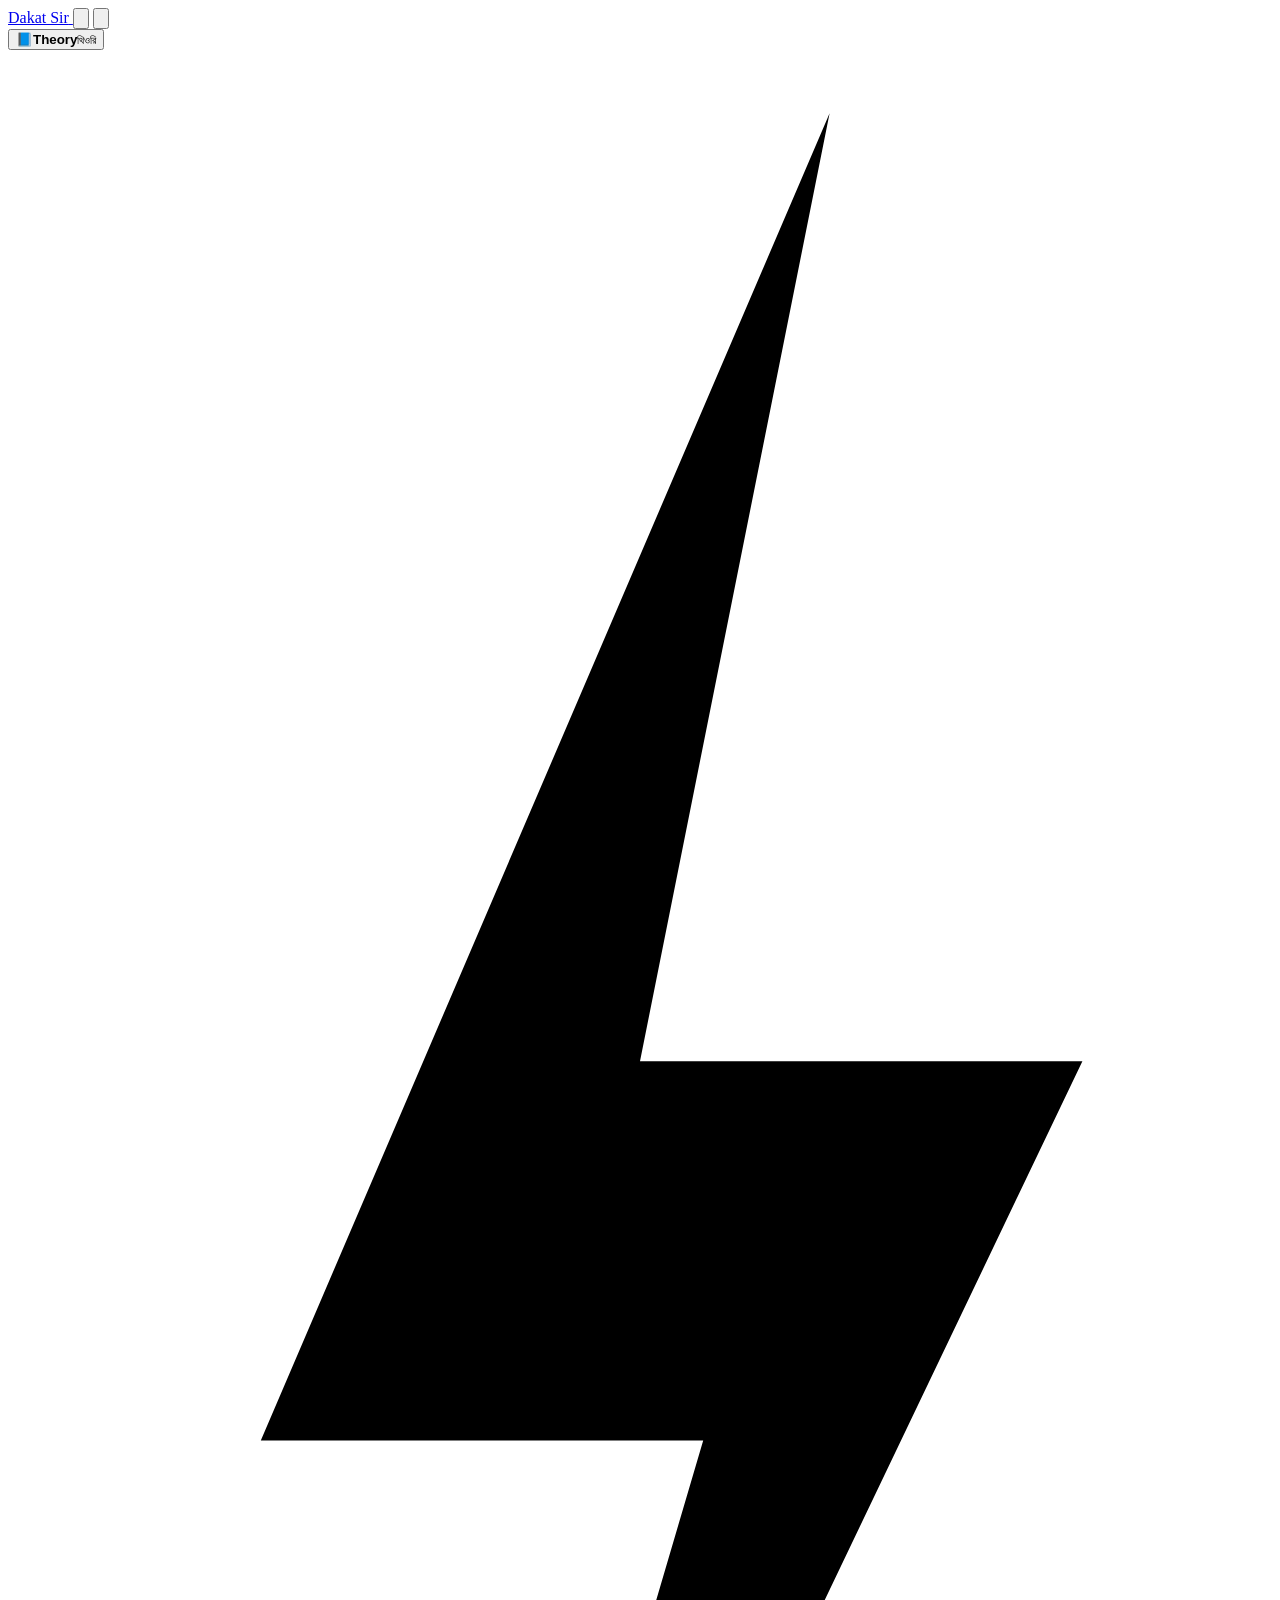
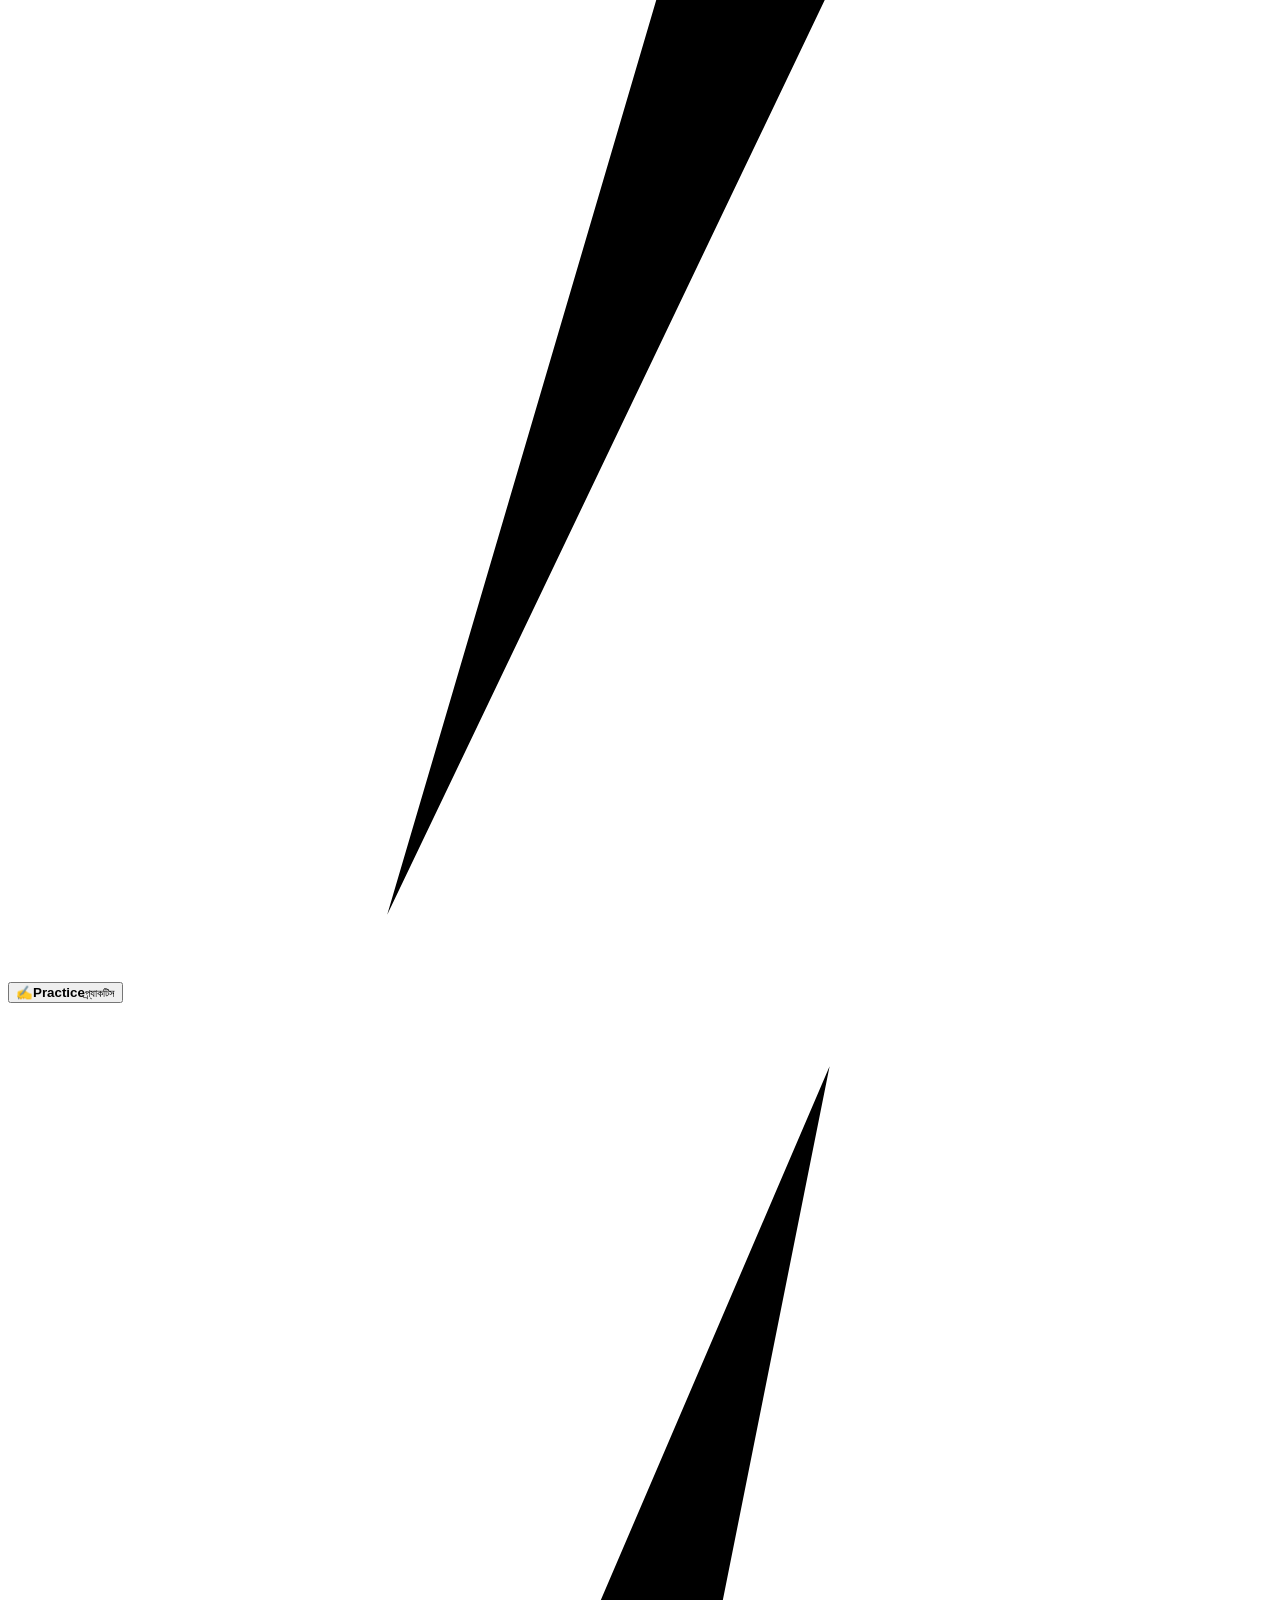
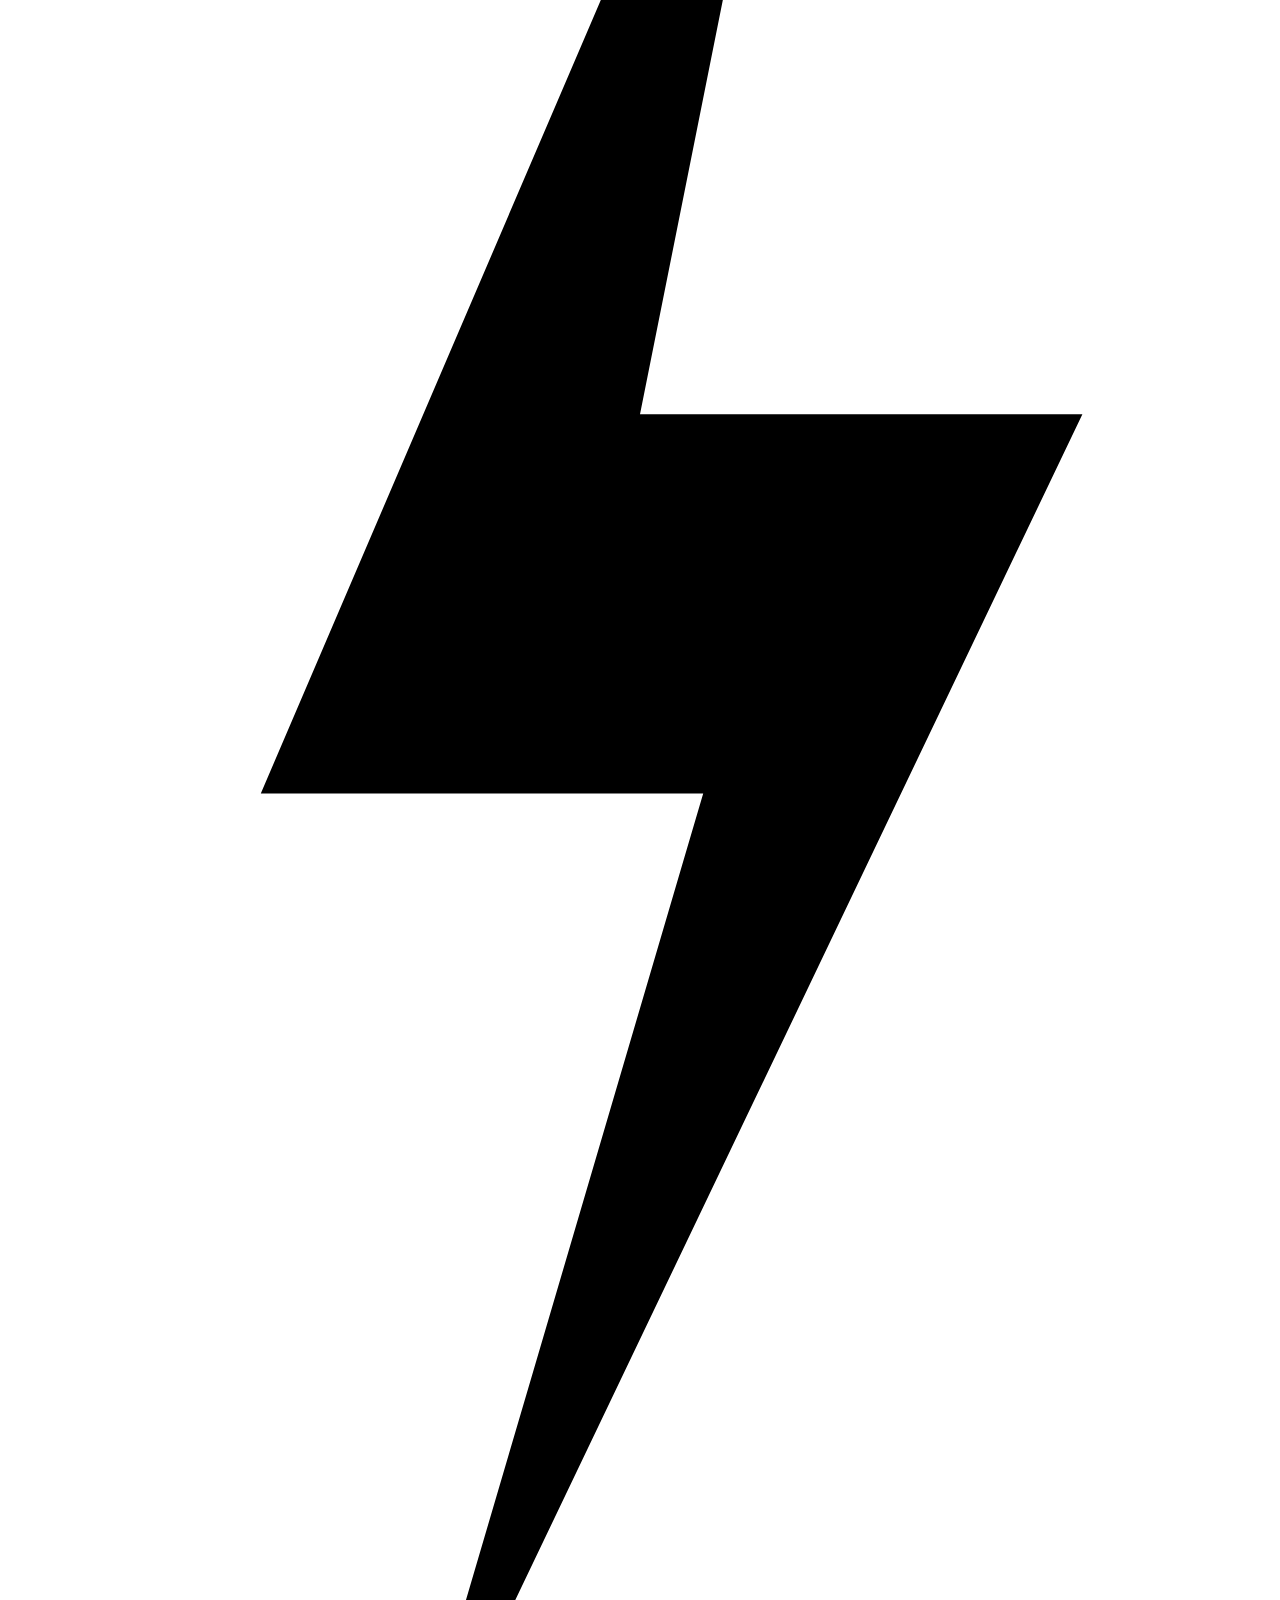
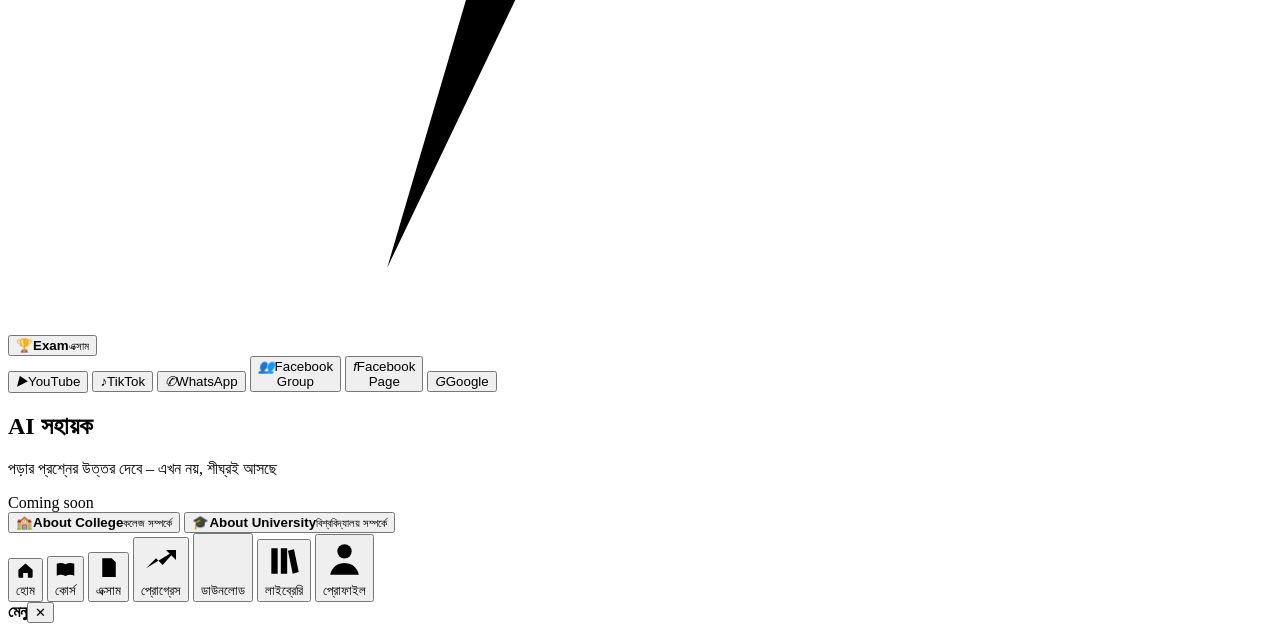
==== index.html @ d3d60b5c "Rename HTML/index.html to index.html" ====
<!DOCTYPE html>
<html lang="bn">
<head>
<meta charset="UTF-8">
<meta name="viewport" content="width=device-width, initial-scale=1, viewport-fit=cover">
<meta name="theme-color" content="#070a1c">
<title>Dakat Sir – হোম</title>
<link rel="preconnect" href="https://fonts.googleapis.com">
<link rel="preconnect" href="https://fonts.gstatic.com" crossorigin>
<link href="https://fonts.googleapis.com/css2?family=Hind+Siliguri:wght@400;500;600;700&display=swap" rel="stylesheet">
<link rel="stylesheet" href="css/style.css">
</head>
<body>
<div class="aurora" aria-hidden="true"></div>

<div class="app">
  <!-- উপরের বার -->
  <header class="topbar">
    <a class="brand glow" href="index.html" aria-label="Dakat Sir হোম">
      <span class="brand-dot"></span><span class="brand-name">Dakat Sir</span>
    </a>
    <button class="icon-btn glow" id="menuBtn" aria-label="মেনু">
      <svg viewBox="0 0 24 24"><path d="M4 7h16M4 12h16M4 17h10"/></svg>
    </button>
    <button class="icon-btn glow" id="searchBtn" aria-label="সার্চ">
      <svg viewBox="0 0 24 24"><circle cx="11" cy="11" r="6.5"/><path d="m20 20-4.2-4.2"/></svg>
    </button>
  </header>

  <main>
    <!-- থিওরি → প্র্যাকটিস → এক্সাম -->
    <section class="hero glow" aria-label="শেখার ধাপ">
      <button class="step" data-go="theory"><span class="step-ico">📘</span><b>Theory</b><small>থিওরি</small></button>
      <svg class="bolt" viewBox="0 0 40 80" aria-hidden="true"><path d="M26 2 8 44h14L12 78 34 32H20z"/></svg>
      <button class="step" data-go="practice"><span class="step-ico">✍️</span><b>Practice</b><small>প্র্যাকটিস</small></button>
      <svg class="bolt" viewBox="0 0 40 80" aria-hidden="true"><path d="M26 2 8 44h14L12 78 34 32H20z"/></svg>
      <button class="step" data-go="exam"><span class="step-ico">🏆</span><b>Exam</b><small>এক্সাম</small></button>
    </section>

    <!-- সোশ্যাল / বাইরের লিংক -->
    <section class="social" aria-label="যোগাযোগ">
      <button class="chip glow c-yt"  data-link="youtube"><i>▶</i>YouTube</button>
      <button class="chip glow c-tt"  data-link="tiktok"><i>♪</i>TikTok</button>
      <button class="chip glow c-wa"  data-link="whatsapp"><i>✆</i>WhatsApp</button>
      <button class="chip glow c-fbg" data-link="facebookGroup"><i>👥</i>Facebook<br>Group</button>
      <button class="chip glow c-fbp" data-link="facebookPage"><i>f</i>Facebook<br>Page</button>
      <button class="chip glow c-gg"  data-link="google"><i>G</i>Google</button>
    </section>

    <!-- AI কার্ড -->
    <section class="ai glow" aria-label="AI সহায়ক">
      <div class="ai-orb" aria-hidden="true"></div>
      <div>
        <h2>AI সহায়ক</h2>
        <p>পড়ার প্রশ্নের উত্তর দেবে – এখন নয়, শীঘ্রই আসছে</p>
      </div>
      <span class="badge">Coming soon</span>
    </section>

    <!-- কলেজ / বিশ্ববিদ্যালয় -->
    <section class="about">
      <button class="card glow" data-go="aboutCollege"><span>🏫</span><b>About College</b><small>কলেজ সম্পর্কে</small></button>
      <button class="card glow" data-go="aboutUniversity"><span>🎓</span><b>About University</b><small>বিশ্ববিদ্যালয় সম্পর্কে</small></button>
    </section>
  </main>
</div>

<!-- নিচের নেভিগেশন -->
<nav class="bottom-nav glow" aria-label="প্রধান মেনু">
  <button class="nav-item active" data-go="home" aria-label="হোম"><svg viewBox="0 0 24 24"><path d="M3 11 12 3l9 8v9a1 1 0 0 1-1 1h-5v-6H9v6H4a1 1 0 0 1-1-1z"/></svg><span>হোম</span></button>
  <button class="nav-item" data-go="course" aria-label="কোর্স"><svg viewBox="0 0 24 24"><path d="M2 5.5C5 4 8.5 4 12 6c3.5-2 7-2 10-.5V19c-3-1.5-6.5-1.5-10 .5-3.5-2-7-2-10-.5z"/><path d="M12 6v13.5"/></svg><span>কোর্স</span></button>
  <button class="nav-item" data-go="exam" aria-label="এক্সাম"><svg viewBox="0 0 24 24"><path d="M6 3h9l4 4v14H6z"/><path d="M14 3v5h5M9 13h7M9 17h5"/></svg><span>এক্সাম</span></button>
  <button class="nav-item" data-go="progress" aria-label="প্রোগ্রেস ও মেসেজ"><svg viewBox="0 0 24 24"><path d="M3 17 9 11l4 4 8-9"/><path d="M15 6h6v6"/></svg><span>প্রোগ্রেস</span></button>
  <button class="nav-item" data-go="download" aria-label="ডাউনলোড"><svg viewBox="0 0 24 24"><path d="M12 4v11m0 0-4-4m4 4 4-4M5 20h14"/></svg><span>ডাউনলোড</span></button>
  <button class="nav-item" data-go="library" aria-label="লাইব্রেরি"><svg viewBox="0 0 24 24"><path d="M4 4h4v16H4zM10 4h4v16h-4z"/><path d="m16.5 5.5 3.8-1 3 14.5-3.8 1z" transform="translate(-2 0)"/></svg><span>লাইব্রেরি</span></button>
  <button class="nav-item" data-go="profile" aria-label="প্রোফাইল"><svg viewBox="0 0 24 24"><circle cx="12" cy="8" r="4"/><path d="M4 21c1-4.5 4.5-6.5 8-6.5s7 2 8 6.5"/></svg><span>প্রোফাইল</span></button>
</nav>

<!-- সাইড মেনু -->
<aside class="drawer" id="drawer" aria-hidden="true">
  <div class="drawer-head"><b>মেনু</b><button class="icon-btn" id="drawerClose" aria-label="বন্ধ করুন">✕</button></div>
  <ul id="drawerList"></ul>
</aside>
<div class="scrim" id="scrim"></div>
<div class="toast" id="toast" role="status"></div>

<script src="js/config.js"></script>
<script src="js/app.js"></script>
</body>
  </html>
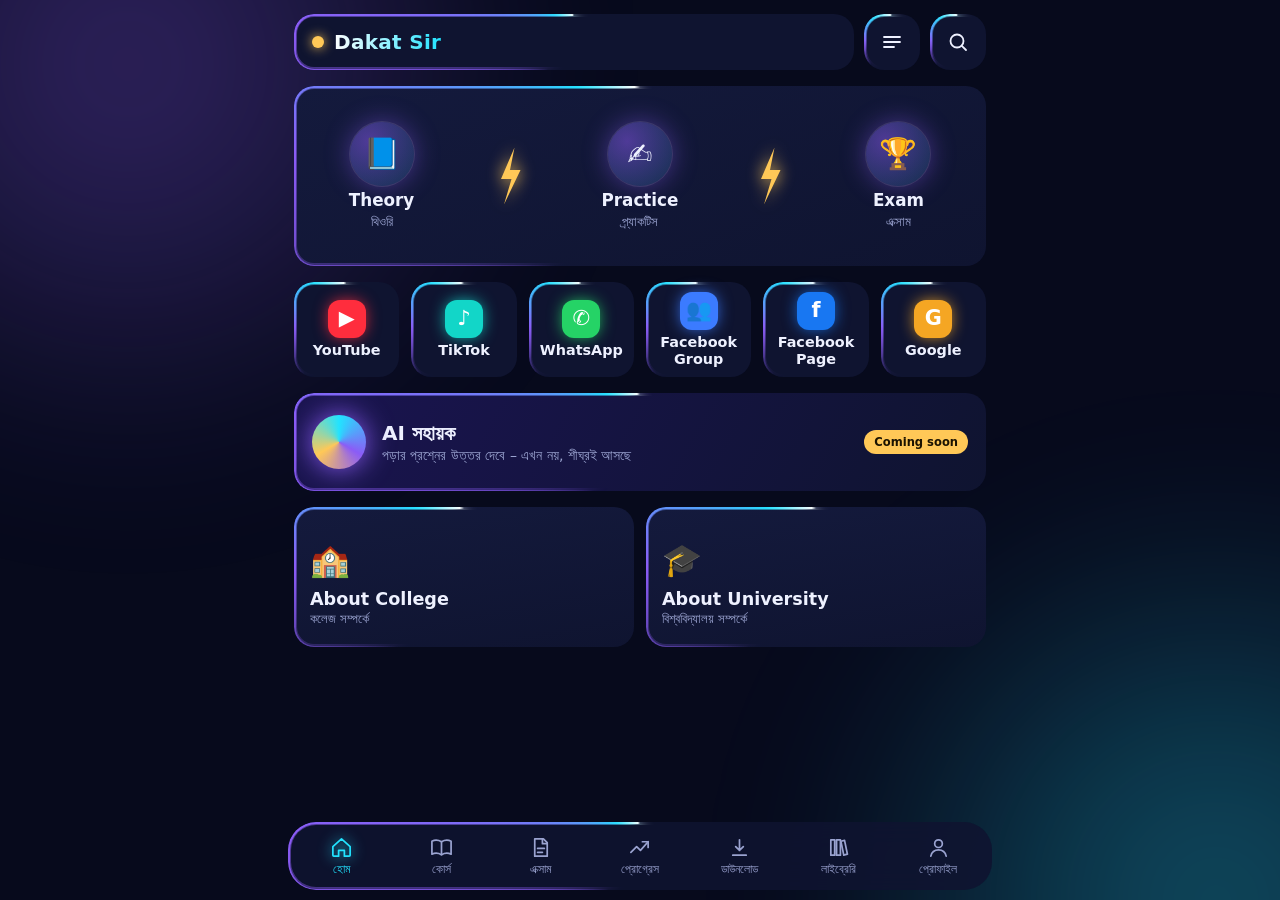
==== commit 651ebf62: "Update index.html" ====
--- a/index.html
+++ b/index.html
@@ -29,7 +29,7 @@
 
   <main>
     <!-- থিওরি → প্র্যাকটিস → এক্সাম -->
-    <section class="hero glow" aria-label="শেখার ধাপ">
+    <section class="hero glow lit lit-throb" aria-label="শেখার ধাপ">
       <button class="step" data-go="theory"><span class="step-ico">📘</span><b>Theory</b><small>থিওরি</small></button>
       <svg class="bolt" viewBox="0 0 40 80" aria-hidden="true"><path d="M26 2 8 44h14L12 78 34 32H20z"/></svg>
       <button class="step" data-go="practice"><span class="step-ico">✍️</span><b>Practice</b><small>প্র্যাকটিস</small></button>
--- a/css/style.css
+++ b/css/style.css
@@ -0,0 +1,120 @@
+/* ===== রং ও ভ্যারিয়েবল ===== */
+@property --a { syntax: '<angle>'; inherits: false; initial-value: 0deg; }
+
+:root {
+  --bg: #070a1c;
+  --card: #0f1430;
+  --card-2: #141a3d;
+  --text: #eef1ff;
+  --muted: #9aa3d0;
+  --c1: #22e3ff;   /* সায়ান */
+  --c2: #8b5cf6;   /* বেগুনি */
+  --c3: #ffc857;   /* সোনালি */
+  --r: 20px;
+  --font: 'Hind Siliguri', system-ui, sans-serif;
+}
+
+* { box-sizing: border-box; margin: 0; -webkit-tap-highlight-color: transparent; }
+html { scroll-behavior: smooth; }
+body {
+  font-family: var(--font); color: var(--text); background: var(--bg);
+  min-height: 100vh; padding-bottom: 110px; overflow-x: hidden;
+}
+button { font: inherit; color: inherit; background: none; border: 0; cursor: pointer; }
+svg { width: 24px; height: 24px; fill: none; stroke: currentColor; stroke-width: 1.8; stroke-linecap: round; stroke-linejoin: round; }
+:focus-visible { outline: 2px solid var(--c3); outline-offset: 3px; }
+
+/* পেছনের আলো */
+.aurora { position: fixed; inset: 0; z-index: -1; overflow: hidden; }
+.aurora::before, .aurora::after {
+  content: ''; position: absolute; width: 70vmax; height: 70vmax; border-radius: 50%; filter: blur(90px); opacity: .35;
+}
+.aurora::before { background: radial-gradient(circle, var(--c2), transparent 65%); top: -30vmax; left: -25vmax; animation: drift 18s ease-in-out infinite alternate; }
+.aurora::after  { background: radial-gradient(circle, var(--c1), transparent 65%); bottom: -35vmax; right: -30vmax; animation: drift 22s ease-in-out infinite alternate-reverse; }
+@keyframes drift { to { transform: translate(8vmax, 6vmax) scale(1.15); } }
+
+.app { max-width: 720px; margin: 0 auto; padding: 14px 14px 0; }
+main { display: grid; gap: 16px; margin-top: 16px; }
+
+/* ===== ঘুরন্ত আলোর বর্ডার (সবখানে .glow) ===== */
+.glow { position: relative; background: var(--card); border-radius: var(--r); isolation: isolate; }
+.glow::before, .glow::after {
+  content: ''; position: absolute; inset: 0; border-radius: inherit; padding: 1.5px; z-index: -1;
+  background: conic-gradient(from var(--a), transparent 0 62%, var(--c2) 76%, var(--c1) 90%, #fff 99%, transparent);
+  -webkit-mask: linear-gradient(#000 0 0) content-box, linear-gradient(#000 0 0);
+  -webkit-mask-composite: xor; mask-composite: exclude;
+  animation: spin 4.5s linear infinite;
+}
+.glow::after { filter: blur(7px); padding: 3px; opacity: .85; }
+@keyframes spin { to { --a: 360deg; } }
+
+/* ===== উপরের বার ===== */
+.topbar { display: grid; grid-template-columns: 1fr 56px 56px; gap: 10px; }
+.brand { display: flex; align-items: center; gap: 10px; padding: 0 18px; height: 56px; text-decoration: none; color: inherit; }
+.brand-dot { width: 12px; height: 12px; border-radius: 50%; background: var(--c3); box-shadow: 0 0 12px var(--c3); animation: pulse 2.2s ease-in-out infinite; }
+.brand-name { font-weight: 700; font-size: 1.25rem; letter-spacing: .3px; background: linear-gradient(90deg, #fff, var(--c1)); -webkit-background-clip: text; background-clip: text; color: transparent; }
+@keyframes pulse { 50% { transform: scale(1.5); opacity: .6; } }
+.icon-btn { height: 56px; display: grid; place-items: center; }
+.icon-btn:active { transform: scale(.94); }
+
+/* ===== হিরো: থিওরি → প্র্যাকটিস → এক্সাম ===== */
+.hero { display: flex; align-items: center; justify-content: space-around; padding: 26px 10px; background: linear-gradient(160deg, var(--card-2), var(--card)); }
+.step { display: grid; justify-items: center; gap: 4px; padding: 10px 6px; min-width: 84px; }
+.step-ico { width: 64px; height: 64px; display: grid; place-items: center; font-size: 1.9rem; border-radius: 50%; background: radial-gradient(circle at 30% 30%, rgba(139,92,246,.5), rgba(34,227,255,.12)); box-shadow: 0 0 0 1px rgba(255,255,255,.1), 0 0 26px rgba(139,92,246,.45); transition: transform .25s; }
+.step:hover .step-ico, .step:active .step-ico { transform: scale(1.12) rotate(-4deg); }
+.step b { font-size: 1.05rem; }
+.step small { color: var(--muted); font-size: .8rem; }
+.bolt { width: 30px; height: 60px; flex: none; fill: var(--c3); stroke: none; filter: drop-shadow(0 0 8px var(--c3)); animation: zap 2.4s infinite; }
+.bolt:nth-of-type(2) { animation-delay: 1.2s; }
+@keyframes zap { 0%, 60%, 100% { opacity: .45; } 65% { opacity: 1; } 70% { opacity: .5; } 75% { opacity: 1; } }
+
+/* ===== সোশ্যাল ===== */
+.social { display: grid; grid-template-columns: repeat(3, 1fr); gap: 12px; }
+.chip { display: grid; justify-items: center; align-content: center; gap: 4px; min-height: 84px; padding: 10px 6px; font-weight: 600; font-size: .9rem; line-height: 1.15; text-align: center; transition: transform .2s; }
+.chip:active { transform: scale(.95); }
+.chip i { font-style: normal; font-size: 1.3rem; width: 38px; height: 38px; display: grid; place-items: center; border-radius: 12px; background: var(--k); color: #fff; box-shadow: 0 0 16px -2px var(--k); }
+.c-yt { --k: #ff2d3d; } .c-tt { --k: #12d6c8; } .c-wa { --k: #25d366; }
+.c-fbg { --k: #3b7bff; } .c-fbp { --k: #1877f2; } .c-gg { --k: #f5a623; }
+
+/* ===== AI কার্ড ===== */
+.ai { display: flex; align-items: center; gap: 16px; padding: 22px 18px; background: linear-gradient(120deg, #1a1450, var(--card)); overflow: hidden; }
+.ai h2 { font-size: 1.25rem; }
+.ai p { color: var(--muted); font-size: .88rem; margin-top: 2px; }
+.ai-orb { flex: none; width: 54px; height: 54px; border-radius: 50%; background: conic-gradient(from var(--a), var(--c1), var(--c2), var(--c3), var(--c1)); animation: spin 5s linear infinite; filter: blur(.3px) drop-shadow(0 0 14px var(--c2)); }
+.badge { margin-left: auto; flex: none; padding: 5px 10px; font-size: .72rem; font-weight: 600; border-radius: 99px; color: #1b1300; background: var(--c3); }
+
+/* ===== About কার্ড ===== */
+.about { display: grid; grid-template-columns: 1fr 1fr; gap: 12px; }
+.card { display: grid; justify-items: start; gap: 2px; padding: 20px 16px; min-height: 140px; text-align: left; align-content: end; transition: transform .2s; background: linear-gradient(170deg, var(--card-2), var(--card)); }
+.card span { font-size: 2rem; margin-bottom: 8px; }
+.card b { font-size: 1.1rem; }
+.card small { color: var(--muted); }
+.card:active { transform: scale(.97); }
+
+/* ===== নিচের নেভিগেশন ===== */
+.bottom-nav { position: fixed; z-index: 20; left: 50%; transform: translateX(-50%); bottom: calc(10px + env(safe-area-inset-bottom, 0px)); width: min(704px, calc(100% - 20px)); display: grid; grid-template-columns: repeat(7, 1fr); padding: 8px 4px; border-radius: 28px; background: rgba(15,20,48,.88); backdrop-filter: blur(14px); }
+.nav-item { display: grid; justify-items: center; gap: 3px; padding: 6px 0; color: var(--muted); font-size: .62rem; transition: color .2s, transform .2s; }
+.nav-item svg { width: 23px; height: 23px; }
+.nav-item:active { transform: scale(.9); }
+.nav-item.active { color: var(--c1); }
+.nav-item.active svg { filter: drop-shadow(0 0 7px var(--c1)); }
+
+/* ===== সাইড মেনু, টোস্ট ===== */
+.scrim { position: fixed; inset: 0; z-index: 30; background: rgba(3,5,15,.6); opacity: 0; pointer-events: none; transition: opacity .25s; }
+.scrim.show { opacity: 1; pointer-events: auto; }
+.drawer { position: fixed; z-index: 31; top: 0; bottom: 0; left: 0; width: min(300px, 82vw); padding: 18px; background: var(--card); border-right: 1px solid rgba(139,92,246,.4); transform: translateX(-102%); transition: transform .3s; overflow-y: auto; }
+.drawer.open { transform: none; }
+.drawer-head { display: flex; justify-content: space-between; align-items: center; margin-bottom: 12px; font-size: 1.2rem; }
+.drawer-head .icon-btn { height: 40px; width: 40px; }
+.drawer ul { list-style: none; padding: 0; display: grid; gap: 6px; }
+.drawer li button { width: 100%; text-align: left; padding: 13px 14px; border-radius: 12px; }
+.drawer li button:hover { background: rgba(139,92,246,.2); }
+.toast { position: fixed; z-index: 40; left: 50%; bottom: 112px; transform: translate(-50%, 20px); padding: 10px 18px; border-radius: 99px; background: var(--c3); color: #1b1300; font-weight: 600; font-size: .9rem; opacity: 0; pointer-events: none; transition: .3s; }
+.toast.show { opacity: 1; transform: translate(-50%, 0); }
+
+/* বড় স্ক্রিন */
+@media (min-width: 640px) { .social { grid-template-columns: repeat(6, 1fr); } .nav-item { font-size: .72rem; } }
+
+/* অ্যানিমেশন কমানো */
+@media (prefers-reduced-motion: reduce) { *, *::before, *::after { animation-duration: 0.01ms !important; animation-iteration-count: 1 !important; } }
+  
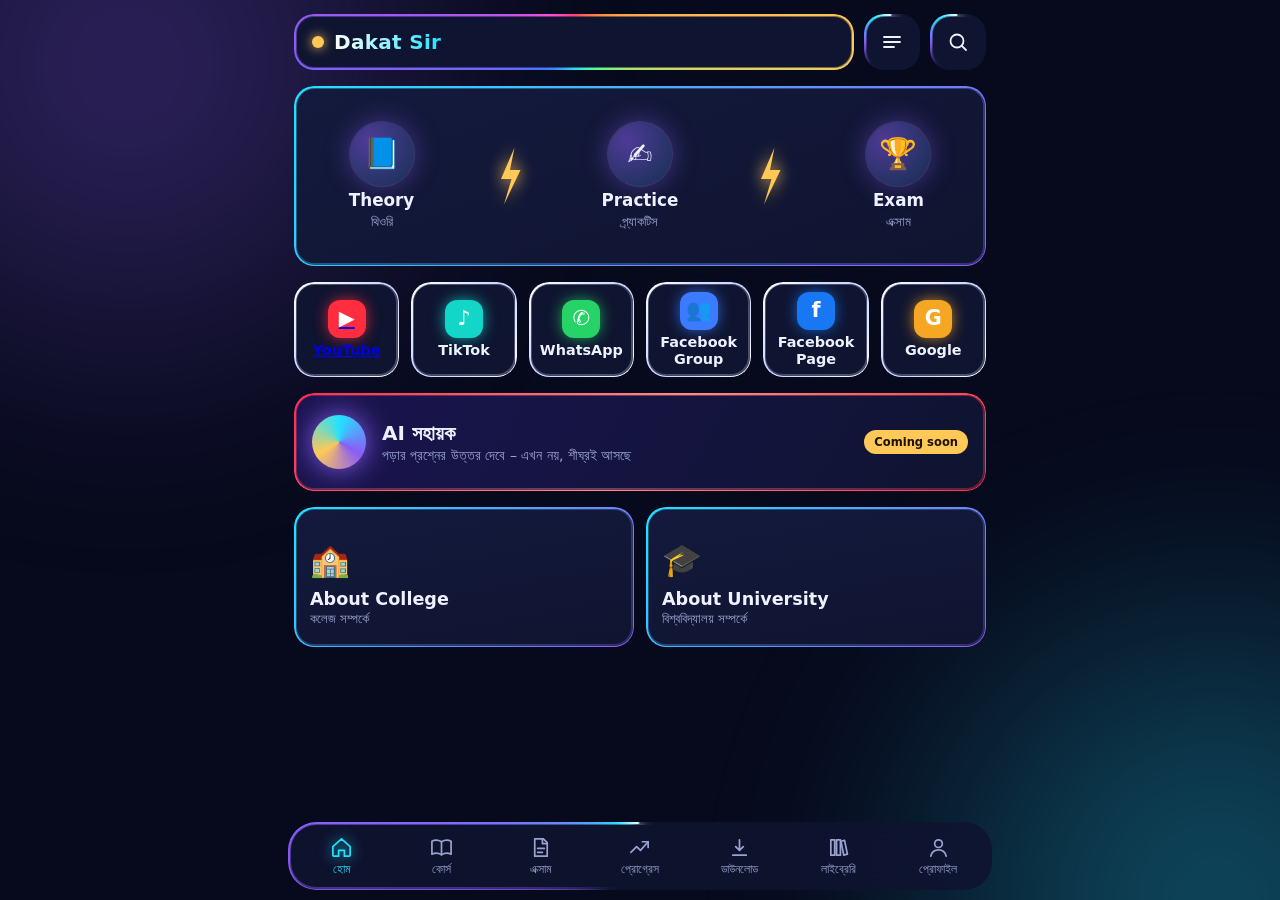
==== commit 00e3f275: "Update index.html" ====
--- a/index.html
+++ b/index.html
@@ -16,7 +16,7 @@
 <div class="app">
   <!-- উপরের বার -->
   <header class="topbar">
-    <a class="brand glow" href="index.html" aria-label="Dakat Sir হোম">
+    <a class="brand glow lit lit-rainbow" href="index.html" aria-label="Dakat Sir হোম">
       <span class="brand-dot"></span><span class="brand-name">Dakat Sir</span>
     </a>
     <button class="icon-btn glow" id="menuBtn" aria-label="মেনু">
@@ -39,7 +39,11 @@
 
     <!-- সোশ্যাল / বাইরের লিংক -->
     <section class="social" aria-label="যোগাযোগ">
-      <button class="chip glow c-yt"  data-link="youtube"><i>▶</i>YouTube</button>
+      
+<a class="chip glow c-yt" href="videos/index.html">
+  <i>▶</i>YouTube
+</a>
+
       <button class="chip glow c-tt"  data-link="tiktok"><i>♪</i>TikTok</button>
       <button class="chip glow c-wa"  data-link="whatsapp"><i>✆</i>WhatsApp</button>
       <button class="chip glow c-fbg" data-link="facebookGroup"><i>👥</i>Facebook<br>Group</button>
--- a/css/style.css
+++ b/css/style.css
@@ -115,6 +115,67 @@
 /* বড় স্ক্রিন */
 @media (min-width: 640px) { .social { grid-template-columns: repeat(6, 1fr); } .nav-item { font-size: .72rem; } }
 
-/* অ্যানিমেশন কমানো */
-@media (prefers-reduced-motion: reduce) { *, *::before, *::after { animation-duration: 0.01ms !important; animation-iteration-count: 1 !important; } }
-  
+/* ===== স্থির জ্বলা বর্ডার (ঘোরে না) ===== */
+.lit::before, .lit::after {
+  animation: none;
+  background: linear-gradient(135deg, var(--c1), var(--c2));
+}
+.lit::after { opacity: .6; }
+
+/* রং বেছে নেওয়ার জন্য */
+.lit-gold::before,   .lit-gold::after   { background: linear-gradient(135deg, var(--c3), #ff8a3d); }
+.lit-cyan::before,   .lit-cyan::after   { background: var(--c1); }
+.lit-violet::before, .lit-violet::after { background: var(--c2); }
+
+/* সব রঙের প্রিমিয়াম বর্ডার */
+.lit-rainbow::before, .lit-rainbow::after {
+  background: conic-gradient(from 0deg,
+    #ff3d6e, #ff8a3d, #ffc857, #5bff8a,
+    #22e3ff, #3b7bff, #8b5cf6, #ff4fd8, #ff3d6e);
+}
+.lit-rainbow::before { padding: 2px; }
+.lit-rainbow::after  { opacity: .75; }
+
+/* দপদপ করা আলো (সবার শেষে থাকবে) */
+.lit-throb::before, .lit-throb::after {
+  animation: throb 1.8s ease-in-out infinite;
+}
+@keyframes throb {
+  0%, 100% { opacity: 1; }
+  50%      { opacity: .25; }
+}
+
+
+/* ===== সোশ্যাল বাটন: প্রিমিয়াম সাদা বর্ডার ===== */
+.social .chip::before,
+.social .chip::after {
+  animation: none;
+  background: linear-gradient(135deg, #ffffff, #c9d1ff 50%, #ffffff);
+}
+.social .chip::before { padding: 1.5px; }
+.social .chip::after  { opacity: .45; }
+
+
+
+
+
+
+
+
+
+
+/* ===== AI কার্ড: লাল স্থির বর্ডার ===== */
+.ai.glow::before,
+.ai.glow::after {
+  animation: none !important;
+  background: linear-gradient(135deg, #ff2d4d, #ff8a8a 50%, #ff2d4d) !important;
+}
+.ai.glow::after { opacity: .6; }
+
+/* ===== About College ও University: ঘোরা বন্ধ ===== */
+.about .card.glow::before,
+.about .card.glow::after {
+  animation: none !important;
+  background: linear-gradient(135deg, #22e3ff, #8b5cf6) !important;
+}
+.about .card.glow::after { opacity: .5; }
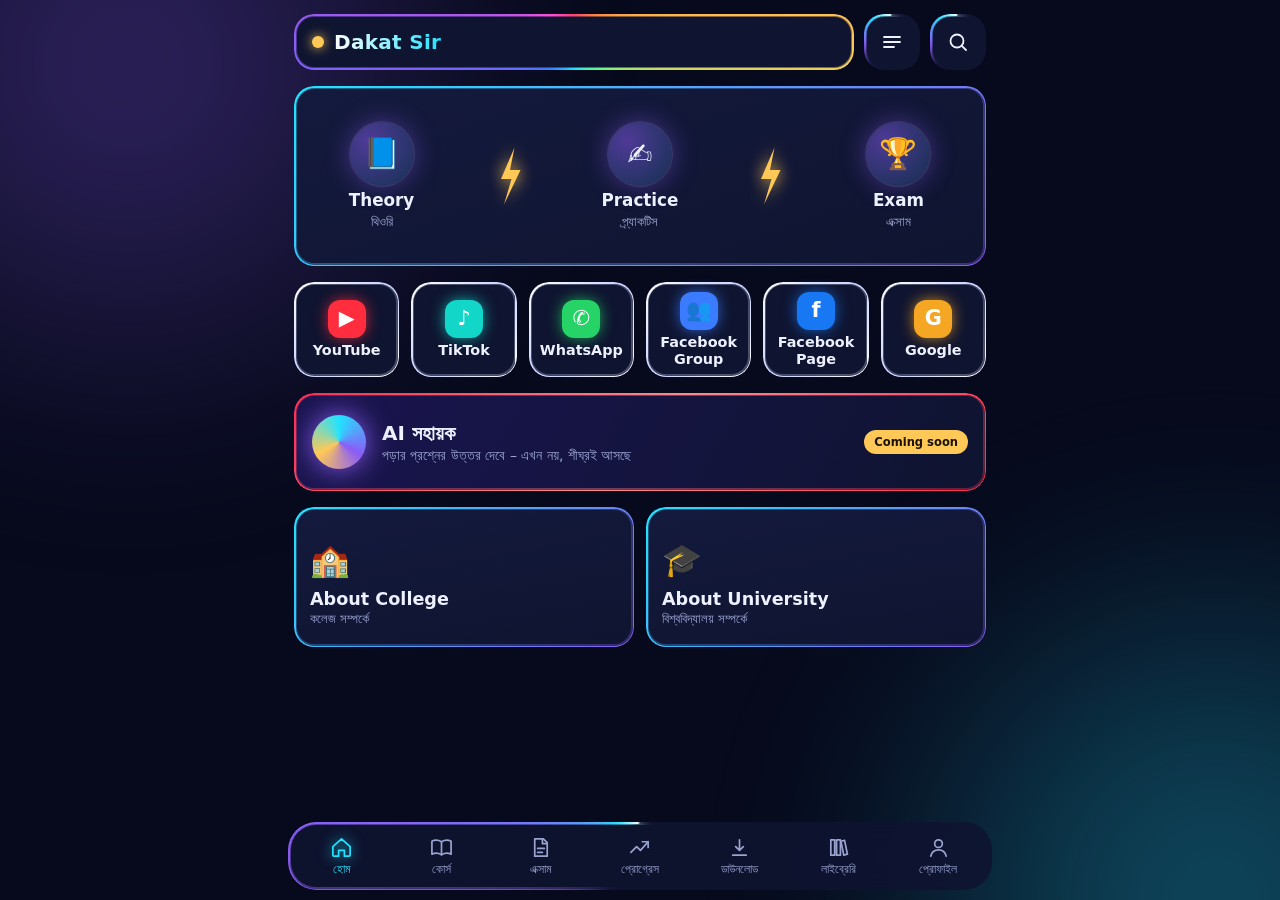
==== commit 2ae2f801: "Update index.html" ====
--- a/index.html
+++ b/index.html
@@ -40,9 +40,9 @@
     <!-- সোশ্যাল / বাইরের লিংক -->
     <section class="social" aria-label="যোগাযোগ">
       
-<a class="chip glow c-yt" href="videos/index.html">
-  <i>▶</i>YouTube
-</a>
+<button class="chip glow c-yt" data-link="youtube">
+  <i>▶</i><a>YouTube</a>
+</button>
 
       <button class="chip glow c-tt"  data-link="tiktok"><i>♪</i>TikTok</button>
       <button class="chip glow c-wa"  data-link="whatsapp"><i>✆</i>WhatsApp</button>
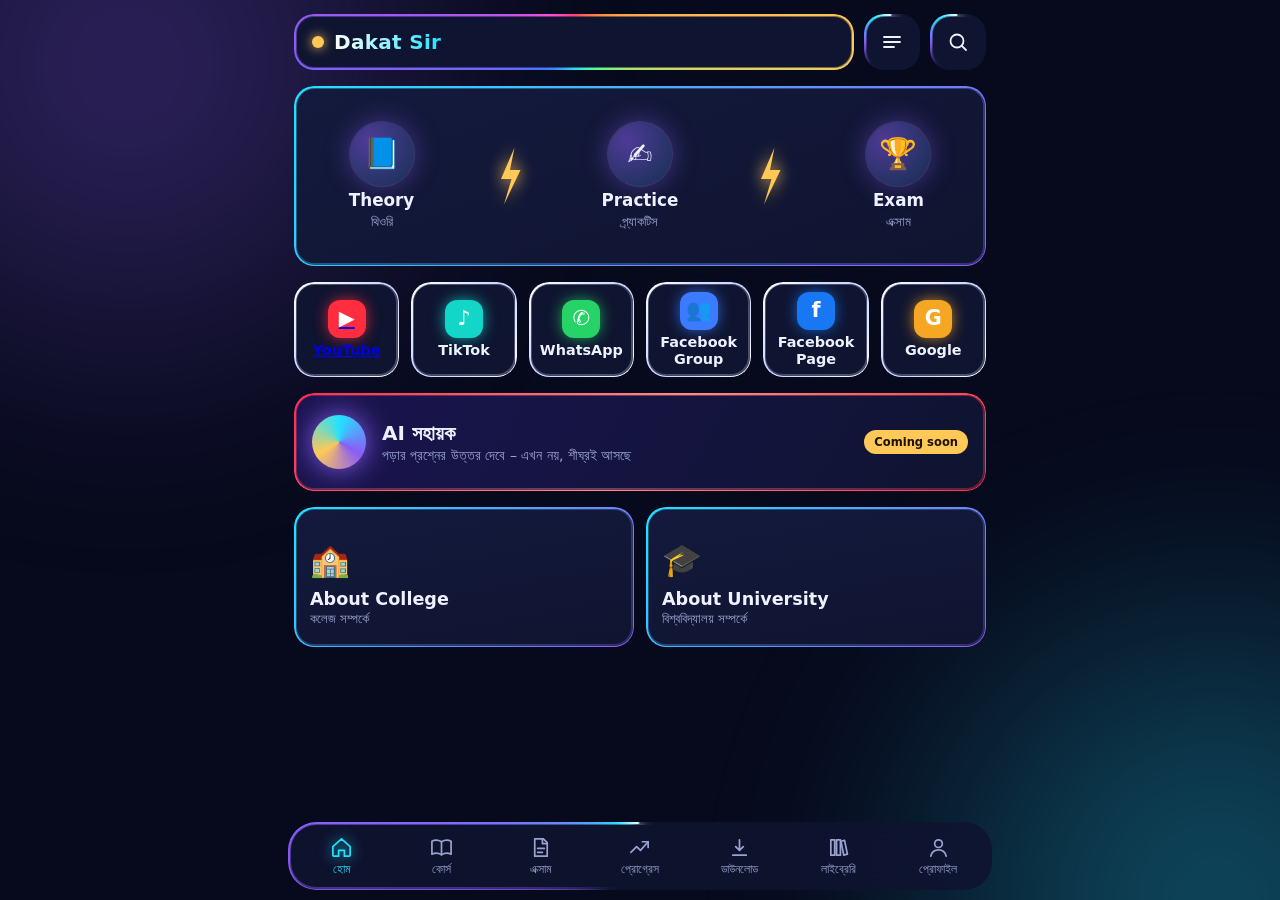
==== commit 751fcc16: "Update index.html" ====
--- a/index.html
+++ b/index.html
@@ -40,9 +40,9 @@
     <!-- সোশ্যাল / বাইরের লিংক -->
     <section class="social" aria-label="যোগাযোগ">
       
-<button class="chip glow c-yt" data-link="youtube">
-  <i>▶</i><a>YouTube</a>
-</button>
+<a class="chip glow c-yt" href="videos/">
+  <i>▶</i>YouTube
+</a>
 
       <button class="chip glow c-tt"  data-link="tiktok"><i>♪</i>TikTok</button>
       <button class="chip glow c-wa"  data-link="whatsapp"><i>✆</i>WhatsApp</button>
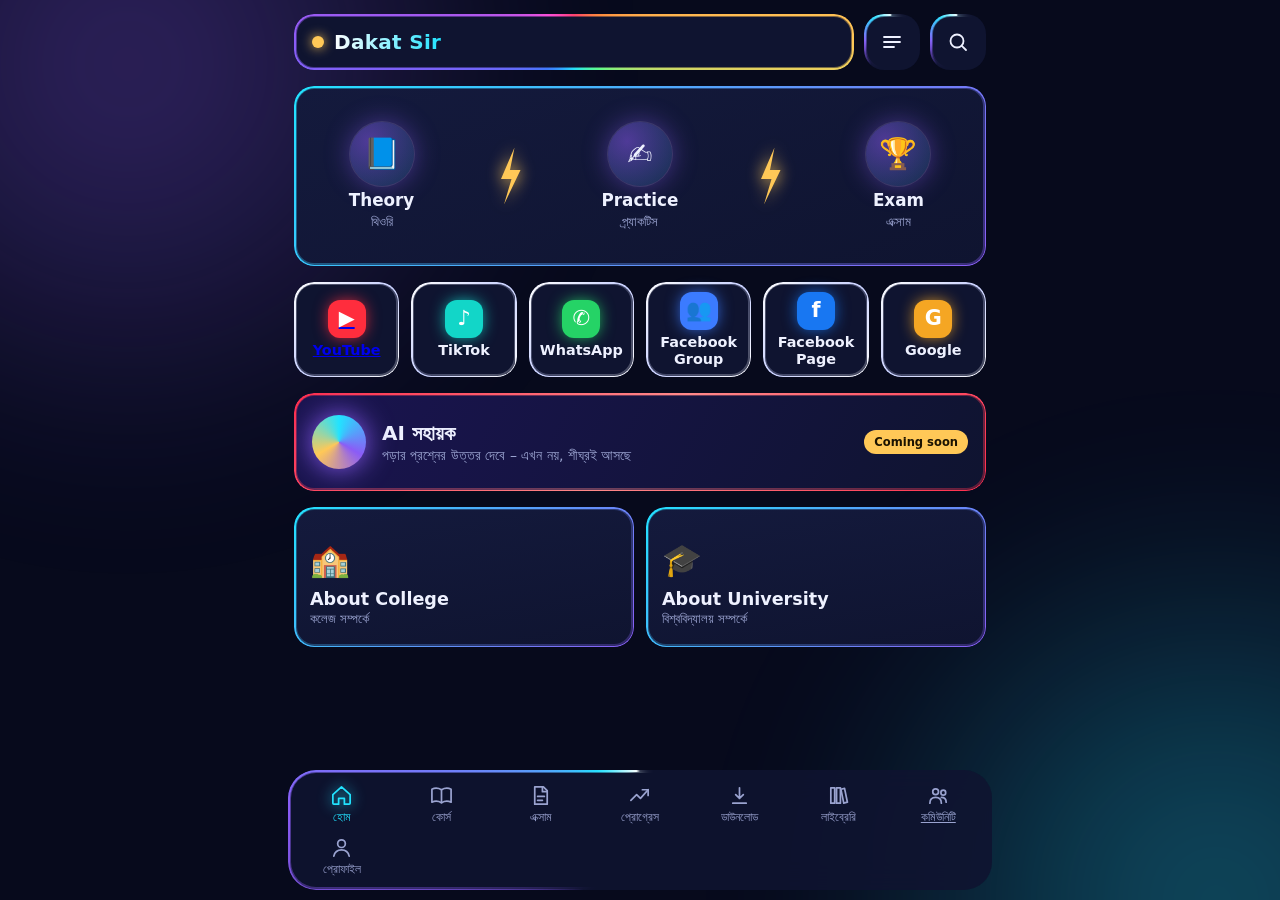
==== commit ab6ff4cb: "Update index.html" ====
--- a/index.html
+++ b/index.html
@@ -77,6 +77,17 @@
   <button class="nav-item" data-go="progress" aria-label="প্রোগ্রেস ও মেসেজ"><svg viewBox="0 0 24 24"><path d="M3 17 9 11l4 4 8-9"/><path d="M15 6h6v6"/></svg><span>প্রোগ্রেস</span></button>
   <button class="nav-item" data-go="download" aria-label="ডাউনলোড"><svg viewBox="0 0 24 24"><path d="M12 4v11m0 0-4-4m4 4 4-4M5 20h14"/></svg><span>ডাউনলোড</span></button>
   <button class="nav-item" data-go="library" aria-label="লাইব্রেরি"><svg viewBox="0 0 24 24"><path d="M4 4h4v16H4zM10 4h4v16h-4z"/><path d="m16.5 5.5 3.8-1 3 14.5-3.8 1z" transform="translate(-2 0)"/></svg><span>লাইব্রেরি</span></button>
+  
+<a class="nav-item" href="community/" aria-label="কমিউনিটি">
+  <svg viewBox="0 0 24 24" aria-hidden="true">
+    <circle cx="9" cy="8" r="3"/>
+    <circle cx="17" cy="9" r="2.5"/>
+    <path d="M3 20c0-4 2-6 6-6s6 2 6 6"/>
+    <path d="M15 14c3 0 5 2 5 5"/>
+  </svg>
+  <span>কমিউনিটি</span>
+</a>
+  
   <button class="nav-item" data-go="profile" aria-label="প্রোফাইল"><svg viewBox="0 0 24 24"><circle cx="12" cy="8" r="4"/><path d="M4 21c1-4.5 4.5-6.5 8-6.5s7 2 8 6.5"/></svg><span>প্রোফাইল</span></button>
 </nav>
 
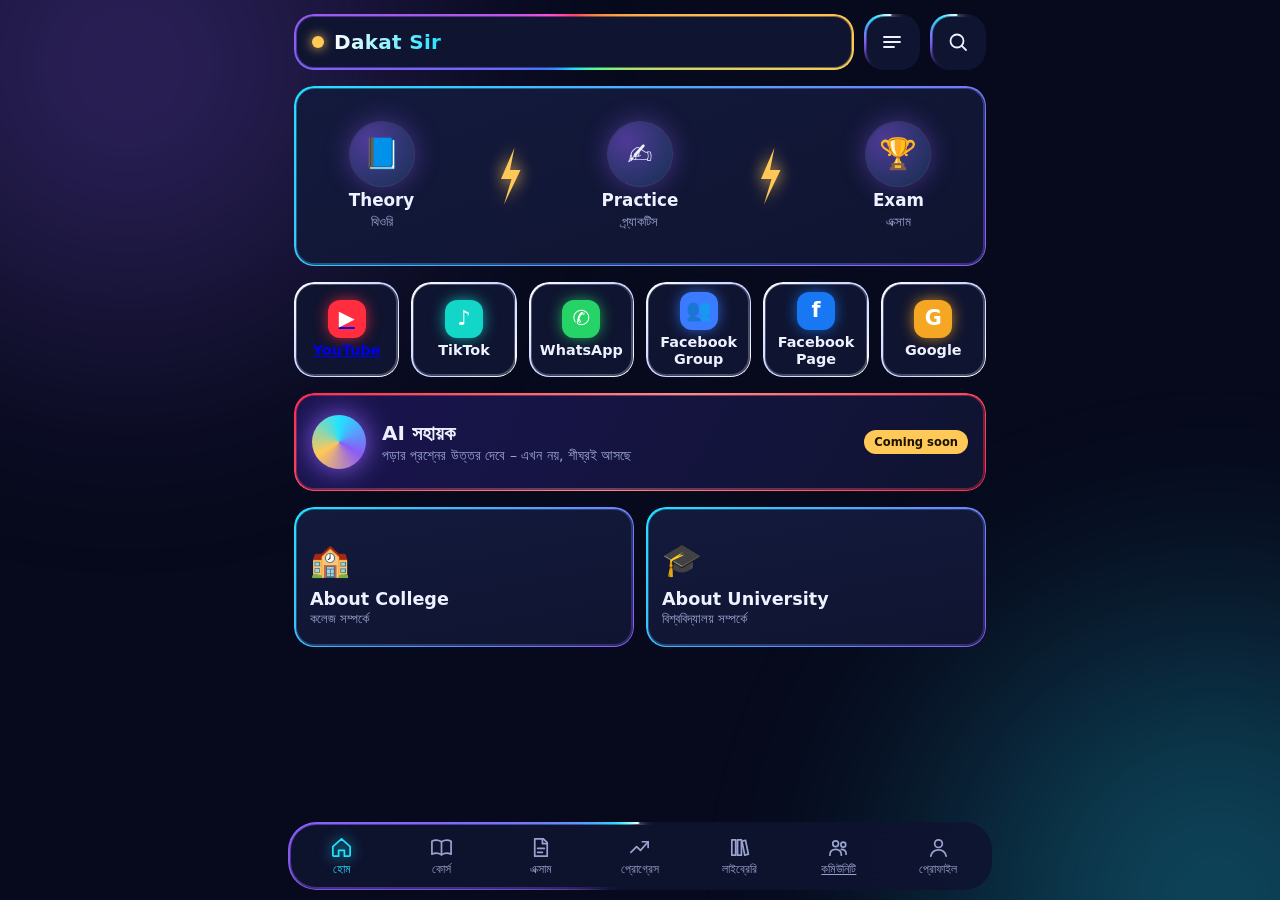
==== commit 907f4168: "Update index.html" ====
--- a/index.html
+++ b/index.html
@@ -75,7 +75,7 @@
   <button class="nav-item" data-go="course" aria-label="কোর্স"><svg viewBox="0 0 24 24"><path d="M2 5.5C5 4 8.5 4 12 6c3.5-2 7-2 10-.5V19c-3-1.5-6.5-1.5-10 .5-3.5-2-7-2-10-.5z"/><path d="M12 6v13.5"/></svg><span>কোর্স</span></button>
   <button class="nav-item" data-go="exam" aria-label="এক্সাম"><svg viewBox="0 0 24 24"><path d="M6 3h9l4 4v14H6z"/><path d="M14 3v5h5M9 13h7M9 17h5"/></svg><span>এক্সাম</span></button>
   <button class="nav-item" data-go="progress" aria-label="প্রোগ্রেস ও মেসেজ"><svg viewBox="0 0 24 24"><path d="M3 17 9 11l4 4 8-9"/><path d="M15 6h6v6"/></svg><span>প্রোগ্রেস</span></button>
-  <button class="nav-item" data-go="download" aria-label="ডাউনলোড"><svg viewBox="0 0 24 24"><path d="M12 4v11m0 0-4-4m4 4 4-4M5 20h14"/></svg><span>ডাউনলোড</span></button>
+  
   <button class="nav-item" data-go="library" aria-label="লাইব্রেরি"><svg viewBox="0 0 24 24"><path d="M4 4h4v16H4zM10 4h4v16h-4z"/><path d="m16.5 5.5 3.8-1 3 14.5-3.8 1z" transform="translate(-2 0)"/></svg><span>লাইব্রেরি</span></button>
   
 <a class="nav-item" href="community/" aria-label="কমিউনিটি">
